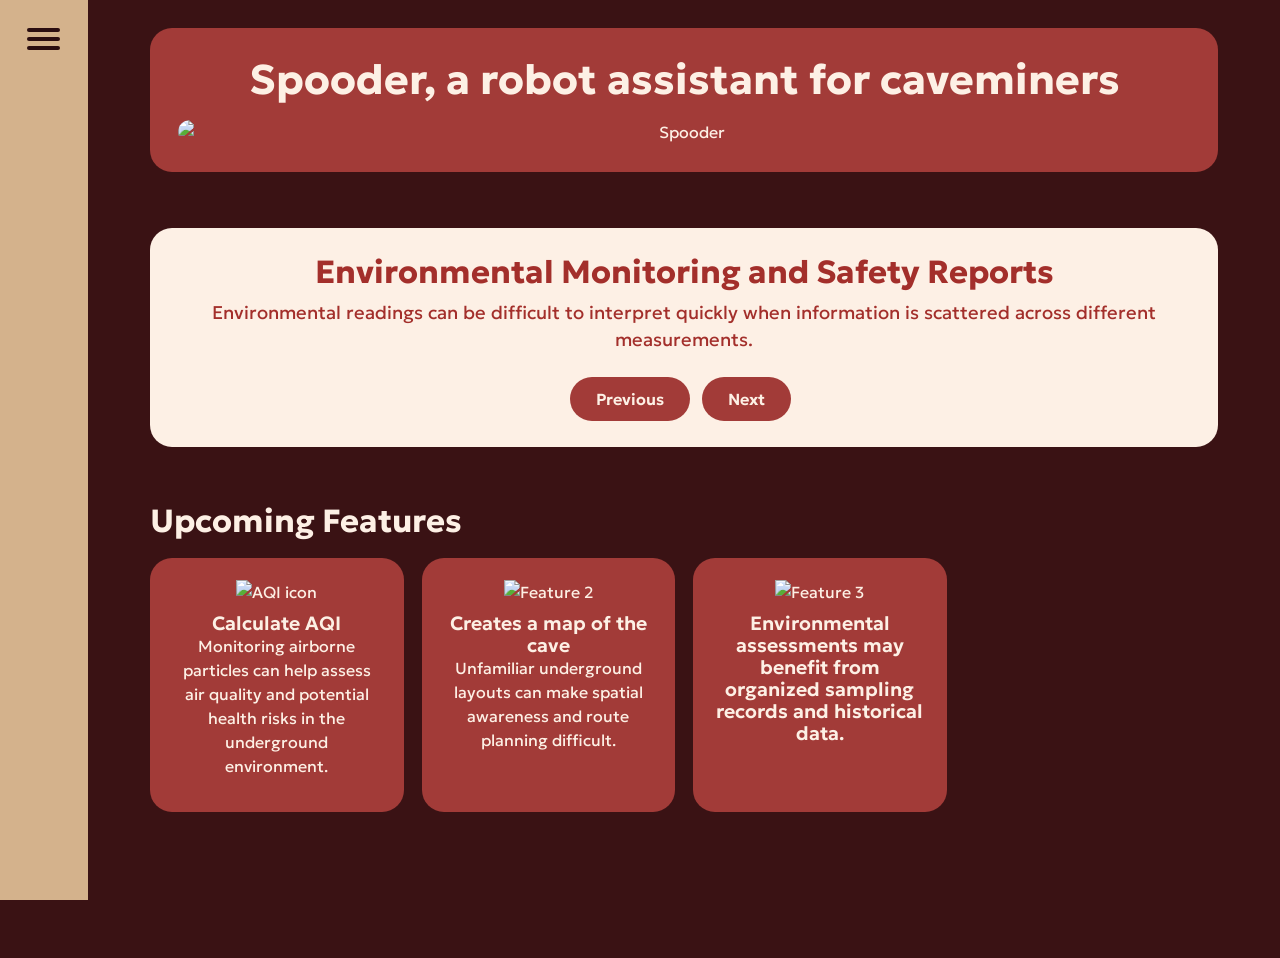
==== ourproduct.html @ 6ea3d703 "Add files via upload" ====
<!DOCTYPE html>
<html lang="en">
<head>
    <meta charset="UTF-8">
    <meta http-equiv="X-UA-Compatible" content="IE=edge">
    <meta name="viewport" content="width=device-width, initial-scale=1.0">
    <title>Our Product - Spooder</title>
    <link rel="stylesheet" href="style.css">
    <link rel="stylesheet" href="ourproduct.css">
        <script src="script.js" defer></script>
    <script src="ourproduct.js" defer></script>
</head>

<body>
    <nav role="navigation">
        <div id="menuToggle">
            <input type="checkbox" id="menuCheckbox" />

            <span></span>
            <span></span>
            <span></span>

            <ul id="menu">
                <li><a href="index.html" target="_self">Home</a></li>
                <li><a href="report.html" target="_self">Report</a></li>
                <li><a href="ourproduct.html" >Our Product</a></li>
                <li><a href="aboutus.html" target="_self">About Us</a></li>
                <li><a href="research.html" target="_self">Research</a></li>
            </ul>
        </div>
    </nav>

    <main>
        <section id="header">
            <h1>Spooder, a robot assistant for caveminers</h1>
            <img src="assets/spooder.jpg" alt="Spooder">
        </section>

        <section id="product-features"> <!--supposed to be a carousel-->
            <h2 id="feature">Feature</h2>
            <p id="feat-mapping">How its related</p>
            <button id="prev-feature">Previous</button>
            <button id="next-feature">Next</button>
        </section>

        <section id="upcoming-features">
            <h2>Upcoming Features</h2>
            <div class="upcoming-feature" id="ft1">
                <img src="assets/air-quality-sensor.png" alt="AQI icon">
                <h3>Calculate AQI</h3>
                <p>Monitoring airborne particles can help assess air quality and potential health risks in the underground environment.</p>
            </div>

            <div class="upcoming-feature" id="ft2">
                <img src="assets/map.png" alt="Feature 2">
                <h3>Creates a map of the cave</h3>
                <p>Unfamiliar underground layouts can make spatial awareness and route planning difficult.</p>
            </div>

            <div class="upcoming-feature" id="ft3">
                <img src="assets/history.png" alt="Feature 3">
                <h3>Environmental assessments may benefit from organized sampling records and historical data.</h3>
            </div>
        </section>
    </main>
</body>
---- style.css ----
@import url('https://fonts.googleapis.com/css2?family=Geologica:wght@300..800&display=swap');

:root{
  --tan:#d4b28c; --rust:#a23b38; --rust-d:#8a2f2d; --cream:#fdf0e5;
  --red:#a32f2b; --wine:#3a1214; --ink:#2a0d10; --clay:#c9805f;
  --r:22px; --side:88px;
}
*{box-sizing:border-box}
html{scroll-behavior:smooth;scroll-padding-top:110px}
body{margin:0;padding-left:var(--side);min-height:100vh;font-family:"Geologica",sans-serif;color:var(--cream);line-height:1.5;
  background:var(--wine) url('assets/background.png') center/cover fixed}
:focus-visible{outline:3px solid var(--cream);outline-offset:3px}

/*  sidebar + hamburger */
nav[role=navigation]{position:fixed;inset:0 auto 0 0;width:var(--side);background:var(--tan);z-index:50}
#menuToggle{display:block;position:fixed;top:28px;left:27px;z-index:1;user-select:none;-webkit-user-select:none}
#menuToggle input{display:block;width:40px;height:32px;position:absolute;top:-7px;left:-5px;margin:0;cursor:pointer;opacity:0;z-index:2}
#menuToggle span{display:block;width:33px;height:4px;margin-bottom:5px;position:relative;background:var(--ink);border-radius:3px;z-index:1;
  transform-origin:4px 0;transition:transform .5s cubic-bezier(.77,.2,.05,1),opacity .55s ease}
#menuToggle span:first-child{transform-origin:0 0}
#menuToggle span:nth-last-child(2){transform-origin:0 100%}
#menuToggle input:checked~span{opacity:1;transform:rotate(45deg) translate(-2px,-1px)}
#menuToggle input:checked~span:nth-last-child(3){opacity:0;transform:rotate(0) scale(.2)}
#menuToggle input:checked~span:nth-last-child(2){transform:rotate(-45deg) translate(0,-1px)}
#menu{position:absolute;top:-28px;left:-27px;width:90vw;max-width:350px;height:100vh;margin:0;padding:120px 40px 40px;
  list-style:none;background:var(--tan);overflow-y:auto;transform:translate(-100%,0);transition:transform .5s cubic-bezier(.77,.2,.05,1)}
#menuToggle input:checked~ul{transform:none}
#menu li{padding:10px 0;font-size:1.5rem;font-weight:600}
#menu a{color:var(--ink);text-decoration:none;transition:color .2s}
#menu a:hover,#menu a[aria-current=page]{color:var(--rust)}
#menu a[aria-current=page]{text-decoration:underline;text-underline-offset:6px}

/* top shortcut bar  */
navbar{display:flex;justify-content:space-evenly;gap:8px;position:sticky;top:16px;z-index:5;
  width:calc(100% - 48px);max-width:1068px;margin:24px auto 0;padding:10px 14px;
  background:var(--cream);color:var(--red);border-radius:var(--r);font-weight:600}
navbar>div{display:flex;align-items:center;gap:10px;padding:6px 12px;border-radius:14px;cursor:pointer;transition:background .2s}
navbar>div:hover,navbar>div.active{background:#f5d9c9}
navbar img{height:38px;width:auto}
navbar label{cursor:pointer}
navbar button{display:none}

/* page body */
main{max-width:1148px;margin:0 auto;padding:28px 40px 90px}
main>section{margin-bottom:56px}
h1,h2,h3{line-height:1.15;margin:0 0 16px}
h1{font-size:clamp(1.9rem,4vw,2.6rem);font-weight:700}
h2{font-size:clamp(1.5rem,3vw,2rem);font-weight:700}
h3{font-size:1.2rem;font-weight:600}
h4{font-weight:400;margin:0 0 12px}
p{margin:0 0 12px}
img{max-width:100%}
main h6{display:inline-block;margin:14px 0 0;padding:6px 16px;background:var(--cream);color:var(--red);border-radius:16px;font-size:.9rem;font-weight:500}
main button{font:inherit;font-weight:600;background:var(--cream);color:var(--red);border:0;border-radius:999px;padding:10px 26px;cursor:pointer;transition:background .2s}
main button:hover{background:#fff7f0}
.resource-link{color:var(--cream);text-decoration:underline;text-underline-offset:4px}

/* carousel (shared)  */
.carousel{position:relative;overflow:hidden;border-radius:16px;background:var(--rust-d)}
.carousel-track{display:flex;transition:transform .4s ease}
.carousel-slide{min-width:100%;margin:0}
.carousel-slide img{display:block;width:100%;aspect-ratio:16/9;object-fit:cover}
.carousel-slide figcaption{padding:10px 16px}
.carousel-btn{position:absolute;top:calc(50% - 30px);transform:translateY(-50%);width:42px;height:42px;padding:0!important;font-size:1.6rem;line-height:1}
.carousel-btn.prev{left:12px}.carousel-btn.next{right:12px}
.carousel-dots{display:flex;justify-content:center;gap:8px;padding:12px}
.carousel-dots button{width:10px;height:10px;padding:0!important;border-radius:50%;background:rgba(253,240,229,.4)}
.carousel-dots button.on{background:var(--cream)}

@media (max-width:600px){
  :root{--side:64px}
  #menuToggle{left:16px}#menu{left:-16px}
  nav[role=navigation]::after{transform:translateX(-50%) scale(.8);transform-origin:top}
  navbar{width:calc(100% - 24px);margin:16px auto 0;padding:8px;font-size:.78rem}
  navbar>div{padding:4px 6px;gap:6px}navbar img{height:28px}
  main{padding:24px 12px 70px}
}
@media (prefers-reduced-motion:reduce){*{transition:none!important;scroll-behavior:auto!important}}

/* home page  */
#camera-feed{align-items:center;text-align:center}
#camera-frame{display:block;aspect-ratio:16/9;background:var(--rust);border-radius:var(--r);overflow:hidden}
#camera-feed-button{padding:12px 32px;align-content: center;background:var(--rust);color:var(--cream);border-radius:999px;font-size:1.2rem;font-weight:600;cursor:pointer;transition:background .2s;margin-bottom:12px}
#cave-status{text-align:center}
#status{width:fit-content;margin:0 auto 20px;padding:10px 44px;background:var(--cream);color:var(--red);border-radius:20px;font-size:clamp(1.6rem,4vw,2.2rem)}
#status[data-level=caution]{background:#ffd9a8;color:#8a4b00}
#status[data-level=danger]{background:#ffb8b2;color:#7a0f0a}
#status-values{display:grid;grid-template-columns:1fr 1fr;gap:10px 24px;padding:26px 34px;background:var(--rust);border-radius:var(--r);text-align:left;font-size:clamp(1.05rem,2.4vw,1.5rem)}
#status-values p{margin:0}
#status-values p:last-child:nth-child(odd){grid-column:1/-1;text-align:center}
#cave-status h5{margin:16px 0 0;padding:8px 22px;background:var(--cream);color:var(--red);border-radius:20px;font-size:1rem;font-weight:500;text-align:left}
#safety-tips{padding:22px 26px;background:var(--rust);border-radius:var(--r);min-height:220px}
#safety-tips h2{margin-bottom:8px}
#safety-tips-text{font-size:1.2rem}
@media (max-width:600px){#status-values{grid-template-columns:1fr}#status-values p:last-child:nth-child(odd){text-align:left}}
---- ourproduct.css ----
#header{padding:28px;background:var(--rust);border-radius:var(--r);text-align:center}
#header img{display:block;margin:0 auto;max-height:340px;border-radius:14px}
#product-features{padding:26px 30px;background:var(--cream);color:var(--red);border-radius:var(--r);align-items:center;text-align:center}
#product-features #feature{margin-bottom:8px}
#product-features p{font-size:1.15rem;min-height:3.6em}
#product-features button{background:var(--rust);color:var(--cream);margin-right:8px}
#product-features button:hover{background:var(--rust-d)}
#upcoming-features{display:grid;grid-template-columns:repeat(auto-fit,minmax(210px,1fr));gap:18px}
#upcoming-features h2{grid-column:1/-1;margin-bottom:0}
.upcoming-feature{padding:22px;background:var(--rust);border-radius:var(--r);text-align:center}
.upcoming-feature img{width:64px;height:64px;object-fit:contain;margin-bottom:8px}
.upcoming-feature h3{margin:0}
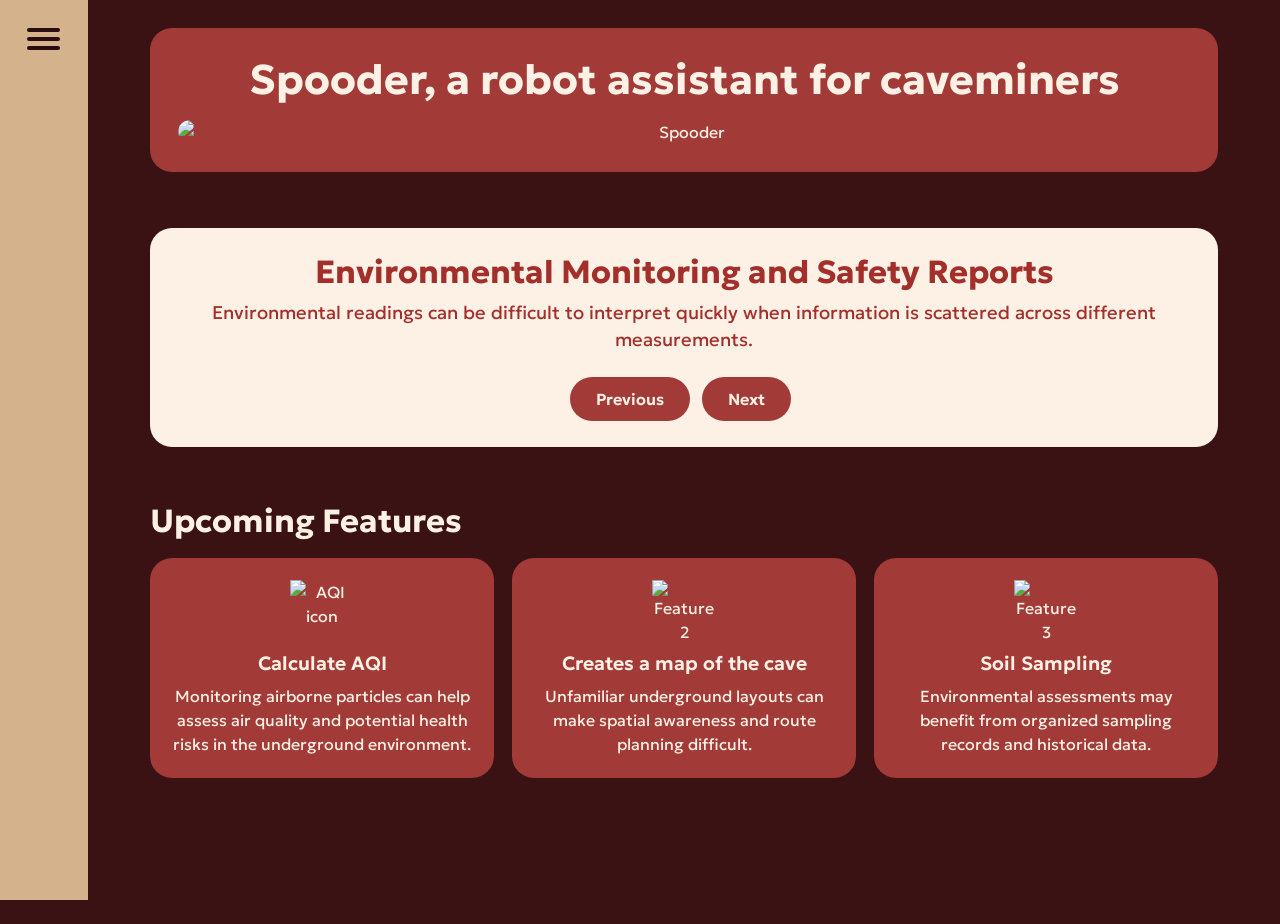
==== commit c7d66418: "Add files via upload the issue was a syntax error bbrrrruh" ====
--- a/ourproduct.html
+++ b/ourproduct.html
@@ -45,6 +45,7 @@
 
         <section id="upcoming-features">
             <h2>Upcoming Features</h2>
+
             <div class="upcoming-feature" id="ft1">
                 <img src="assets/air-quality-sensor.png" alt="AQI icon">
                 <h3>Calculate AQI</h3>
@@ -59,7 +60,8 @@
 
             <div class="upcoming-feature" id="ft3">
                 <img src="assets/history.png" alt="Feature 3">
-                <h3>Environmental assessments may benefit from organized sampling records and historical data.</h3>
+                <h3>Soil Sampling</h3>
+                <p>Environmental assessments may benefit from organized sampling records and historical data.</p>
             </div>
         </section>
     </main>
--- a/ourproduct.css
+++ b/ourproduct.css
@@ -1,14 +1,57 @@
 #header{padding:28px;background:var(--rust);border-radius:var(--r);text-align:center}
-#header img{display:block;margin:0 auto;max-height:340px;border-radius:14px}
-#product-features{padding:26px 30px;background:var(--cream);color:var(--red);border-radius:var(--r);align-items:center;text-align:center}
-#product-features #feature{margin-bottom:8px}
-#product-features p{font-size:1.15rem;min-height:3.6em}
-#product-features button{background:var(--rust);color:var(--cream);margin-right:8px}
+#header img{
+    display:block;
+    margin:0 auto;max-height:340px;border-radius:14px}
+
+#product-features {
+    padding:26px 30px;
+    background:var(--cream);
+    color:var(--red);
+    border-radius:var(--r);
+    align-items:center;
+    text-align:center
+}
+
+#product-features #feature {
+    margin-bottom:8px
+}
+
+#product-features p {
+    font-size:1.15rem;
+    min-height:3.6em
+}
+
+#product-features button {
+    background:var(--rust);
+    color:var(--cream);
+    margin-right:8px
+}
+
 #product-features button:hover{background:var(--rust-d)}
-#upcoming-features{display:grid;grid-template-columns:repeat(auto-fit,minmax(210px,1fr));gap:18px}
+
+#upcoming-features{
+  display:grid;
+  grid-template-columns:repeat(3,1fr);
+  gap:18px;
+}
 #upcoming-features h2{grid-column:1/-1;margin-bottom:0}
-.upcoming-feature{padding:22px;background:var(--rust);border-radius:var(--r);text-align:center}
+
+.upcoming-feature{
+  display:flex;
+  flex-direction:column;
+  align-items:center;
+  justify-content:flex-start;
+  padding:22px;
+  background:var(--rust);
+  border-radius:var(--r);
+  text-align:center;
+}
 .upcoming-feature img{width:64px;height:64px;object-fit:contain;margin-bottom:8px}
-.upcoming-feature h3{margin:0}
+.upcoming-feature h3{margin:0 0 10px}
+.upcoming-feature p{margin:0}
+
+@media (max-width:900px){
+  #upcoming-features{grid-template-columns:1fr}
+}
 
 
